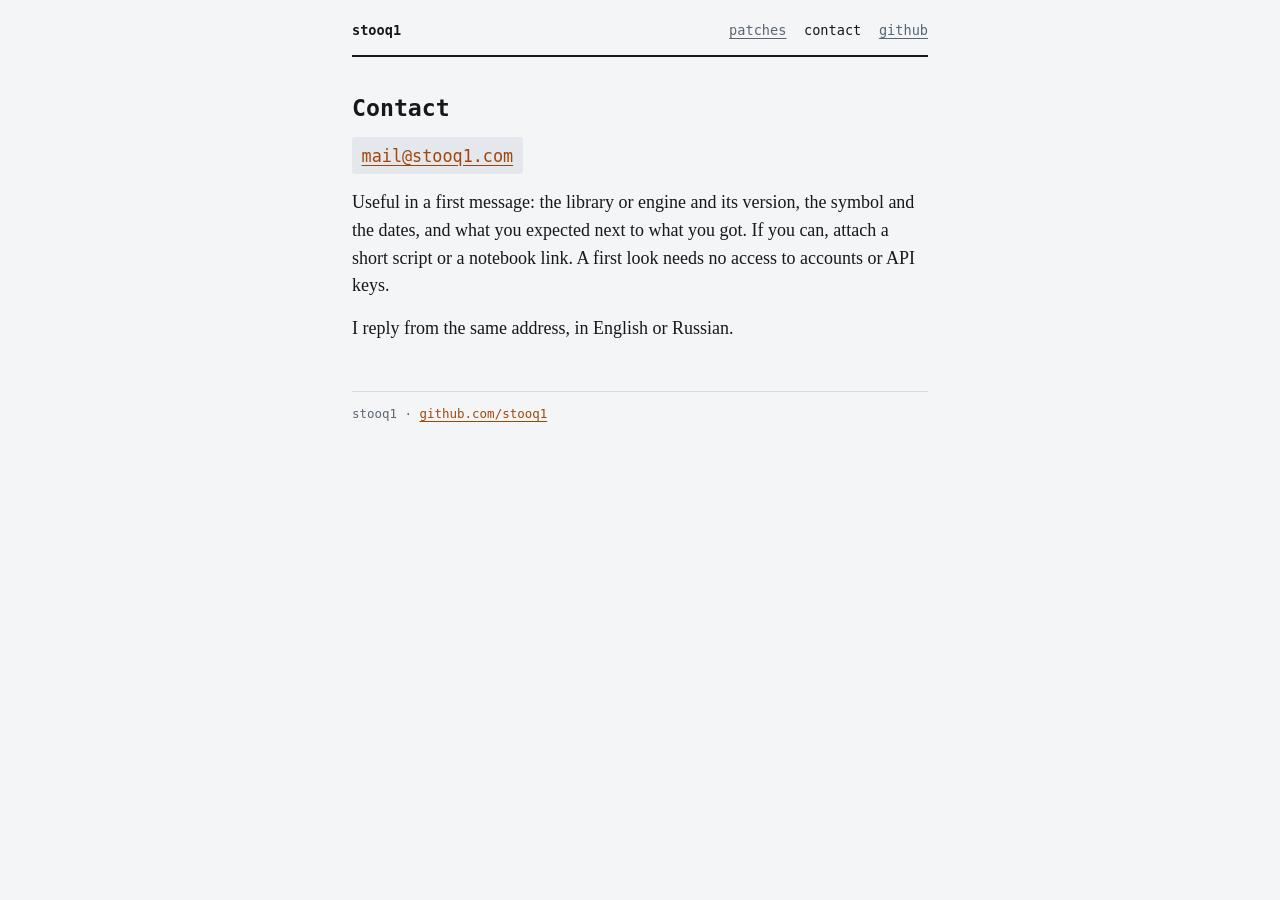
==== contact/index.html @ 0448923d "Site: home, patches, contact" ====
<!doctype html>
<html lang="en">
<head>
<meta charset="utf-8">
<meta name="viewport" content="width=device-width, initial-scale=1">
<title>Contact - stooq1</title>
<meta name="description" content="How to reach stooq1 about market-data, exchange-integration and backtest work.">
<link rel="icon" href="/favicon.svg" type="image/svg+xml">
<link rel="stylesheet" href="/style.css">
</head>
<body>
<div class="wrap">
<nav>
  <a class="home" href="/">stooq1</a>
  <a href="/patches/">patches</a>
  <a href="/contact/" aria-current="page">contact</a>
  <a href="https://github.com/stooq1">github</a>
</nav>

<h1>Contact</h1>
<p><a class="mail" href="mailto:mail@stooq1.com">mail@stooq1.com</a></p>

<p>Useful in a first message: the library or engine and its version, the symbol and the dates, and what you expected next to what you got. If you can, attach a short script or a notebook link. A first look needs no access to accounts or API keys.</p>
<p>I reply from the same address, in English or Russian.</p>

<footer>stooq1 · <a href="https://github.com/stooq1">github.com/stooq1</a></footer>
</div>
</body>
</html>
---- style.css ----
:root {
  --bg: #f3f5f7;
  --fg: #15191d;
  --muted: #5b6670;
  --rule: #d5dbe0;
  --accent: #a1460a;
  --badge: #e4e8ec;
}
@media (prefers-color-scheme: dark) {
  :root {
    --bg: #0f1316;
    --fg: #d9dee2;
    --muted: #8b97a1;
    --rule: #252c32;
    --accent: #f0a04b;
    --badge: #1c2328;
  }
}
* { box-sizing: border-box; }
html { -webkit-text-size-adjust: 100%; }
body {
  margin: 0;
  background: var(--bg);
  color: var(--fg);
  font: 18px/1.55 Charter, "Bitstream Charter", "Iowan Old Style", "Palatino Linotype", Georgia, serif;
}
.wrap { max-width: 38rem; margin: 0 auto; padding: 1.25rem 1rem 3rem; }
.mono, nav, h1, h2, h3, .st, footer, code {
  font-family: ui-monospace, "SF Mono", Menlo, "DejaVu Sans Mono", Consolas, monospace;
}
nav {
  display: flex; flex-wrap: wrap; gap: 0.25rem 1.1rem; align-items: baseline;
  font-size: 0.85rem; padding-bottom: 0.9rem; border-bottom: 2px solid var(--fg);
}
nav .home { font-weight: 700; color: var(--fg); text-decoration: none; margin-right: auto; }
nav a { color: var(--muted); }
nav a[aria-current] { color: var(--fg); text-decoration: none; }
a { color: var(--accent); text-underline-offset: 3px; }
h1 { font-size: 1.45rem; line-height: 1.3; margin: 2.2rem 0 0.9rem; font-weight: 700; }
h2 { font-size: 0.95rem; text-transform: uppercase; letter-spacing: 0.06em; margin: 2.4rem 0 0.7rem; color: var(--muted); }
h3 { font-size: 1rem; margin: 2rem 0 0.2rem; }
h3 + .sub { margin: 0 0 0.6rem; color: var(--muted); font-size: 0.9rem; }
p { margin: 0 0 0.9rem; }
.lead { font-size: 1.08rem; }
code { font-size: 0.84em; }
dl { margin: 0; }
dt { font-family: ui-monospace, "SF Mono", Menlo, "DejaVu Sans Mono", Consolas, monospace; font-size: 0.9rem; font-weight: 700; margin-top: 1rem; }
dd { margin: 0.15rem 0 0; }
ul { padding-left: 1.1rem; margin: 0 0 1rem; }
li { margin: 0.35rem 0; }
ul.log { list-style: none; padding: 0; }
ul.log li { padding: 0.45rem 0; border-top: 1px solid var(--rule); margin: 0; }
.st {
  display: inline-block; min-width: 6.2rem; margin-right: 0.4rem;
  font-size: 0.72rem; text-transform: uppercase; letter-spacing: 0.05em;
  color: var(--muted);
}
.st.merged { color: var(--accent); font-weight: 700; }
.st.fixed { color: var(--fg); }
.mail {
  display: inline-block; font-family: ui-monospace, "SF Mono", Menlo, "DejaVu Sans Mono", Consolas, monospace;
  font-size: 1.05rem; padding: 0.35rem 0.6rem; background: var(--badge); border-radius: 3px;
}
footer { margin-top: 3rem; padding-top: 0.8rem; border-top: 1px solid var(--rule); font-size: 0.78rem; color: var(--muted); }
@media (max-width: 30rem) {
  body { font-size: 17px; }
  .st { display: block; min-width: 0; margin: 0 0 0.1rem; }
}
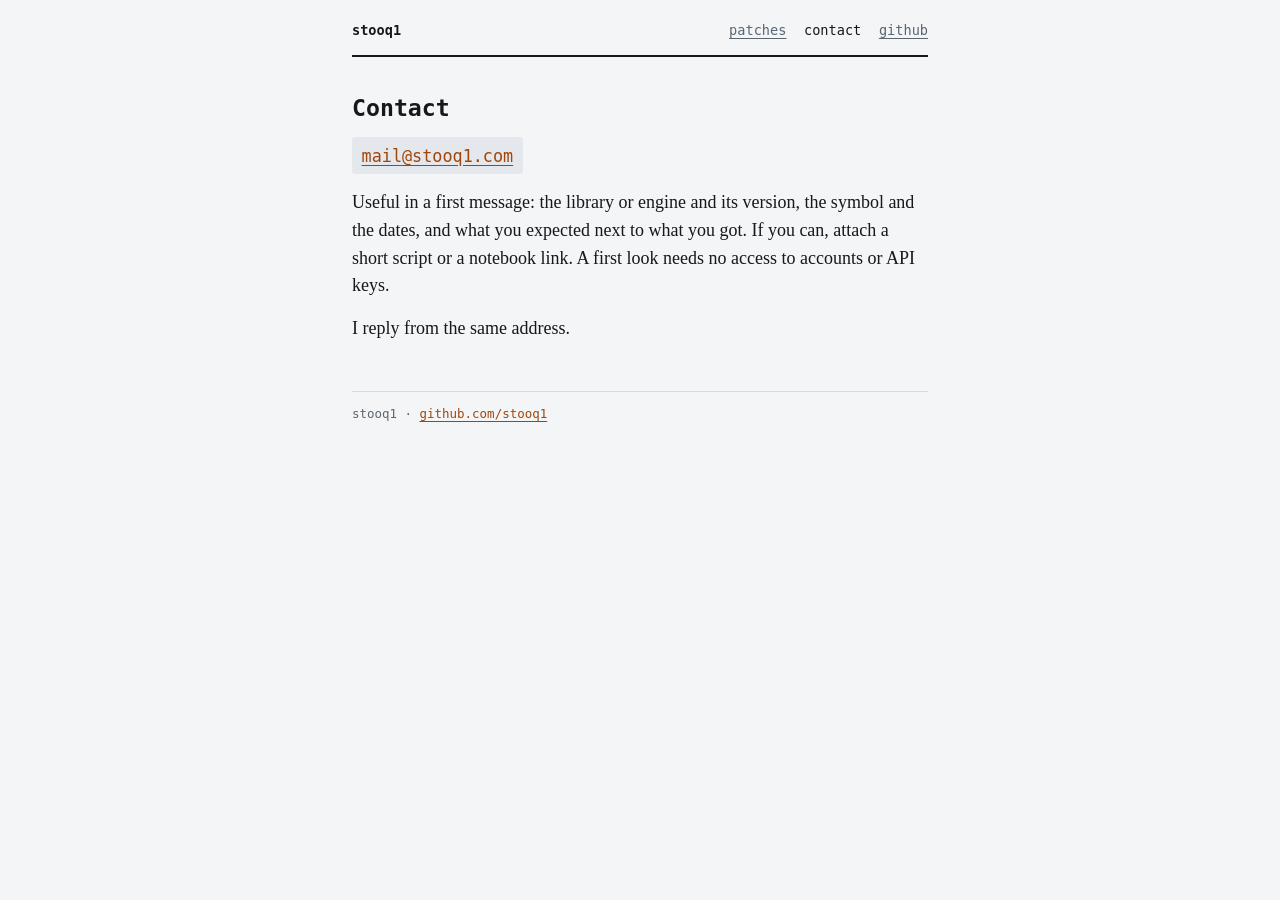
==== commit 2b9a357d: "Contact: shorter reply line" ====
--- a/contact/index.html
+++ b/contact/index.html
@@ -21,7 +21,7 @@
 <p><a class="mail" href="mailto:mail@stooq1.com">mail@stooq1.com</a></p>
 
 <p>Useful in a first message: the library or engine and its version, the symbol and the dates, and what you expected next to what you got. If you can, attach a short script or a notebook link. A first look needs no access to accounts or API keys.</p>
-<p>I reply from the same address, in English or Russian.</p>
+<p>I reply from the same address.</p>
 
 <footer>stooq1 · <a href="https://github.com/stooq1">github.com/stooq1</a></footer>
 </div>
